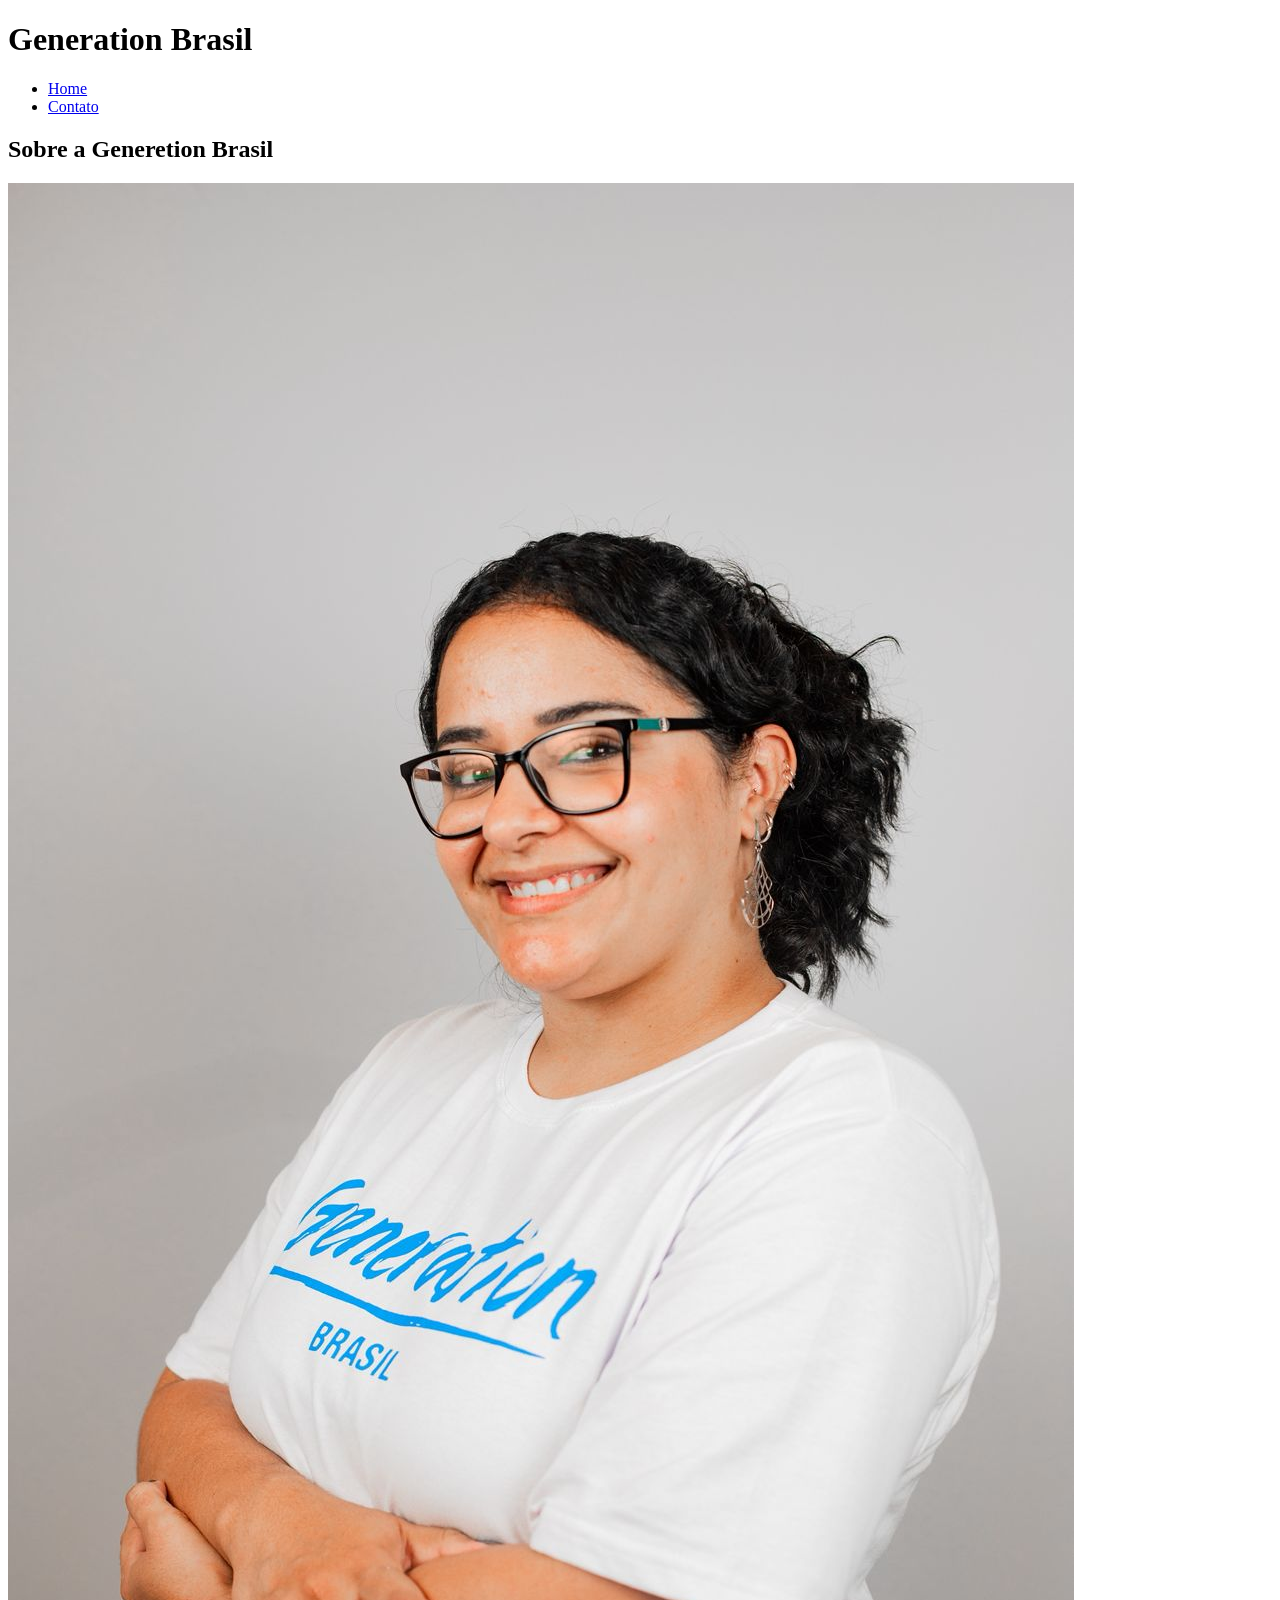
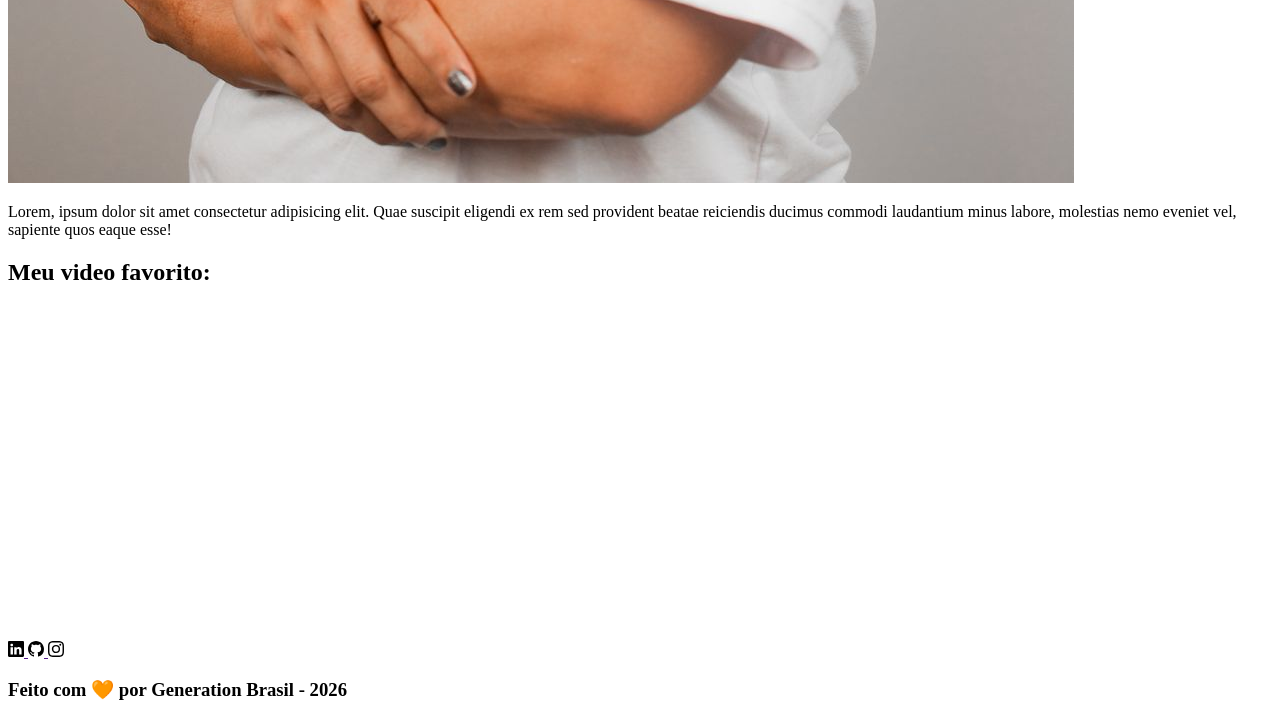
==== index.html @ 8e351595 "estrutura html" ====
<!DOCTYPE html>
<html lang="pt-br">
<head>
    <meta charset="UTF-8">
    <meta name="viewport" content="width=device-width, initial-scale=1.0">
    <meta name="description" content="Projeto Portfólio">
    <meta name="author" content="Generation Brasil">
    <meta name="keywords" content="HTML, CSS, JavaScript">
    <link rel="icon" type="image/svg" href="./assets/img/favicon.svg" />
    <title>Meu Perfil</title>
</head>
<body>
  <header>
<h1>Generation Brasil</h1>

<nav>
    <ul>
        <li><a href="index.html">Home</a></li>
          <li><a href="contato.html">Contato</a></li>
    </ul>
</nav>

  </header>

  <main>
    <section id="about">

        <h2>Sobre a Generetion Brasil</h2>

        <article>

            <img src="./assets/img/Eugeneretion.jpg" alt="Foto do criador desse conteúdo" />

            <p>
                Lorem, ipsum dolor sit amet consectetur adipisicing elit. Quae suscipit eligendi ex rem sed provident beatae reiciendis ducimus commodi laudantium minus labore, molestias nemo eveniet vel, sapiente quos eaque esse!
            </p>

        </article>

    </section>

    <section id="video">

        <h2>Meu video favorito:</h2>

        <figure>
       <iframe width="560" 
       height="315" 
       src="https://www.youtube.com/embed/8mei6uVttho?si=ZDdXxiMsmdImYO2r" 
       title="YouTube video player" 
       frameborder="0" 
       allow="accelerometer; autoplay; clipboard-write; encrypted-media; gyroscope; picture-in-picture; web-share" 
       referrerpolicy="strict-origin-when-cross-origin" allowfullscreen></iframe>
        </figure>

    </section>

  </main>

  <footer>
    <section>

        <a href="">
            <img src="assets/img/linkedin.svg" alt="Linkedin" />
        </a>

        <a href="">
            <img src="assets/img/github.svg" alt="Github" />
        </a>

        <a href="">
            <img src="assets/img/instagram.svg" alt="Instagram" />
        </a>

    </section>

<h3>
			Feito com 🧡 por Generation Brasil - 2026
		</h3>

  </footer>
</body>
</html>
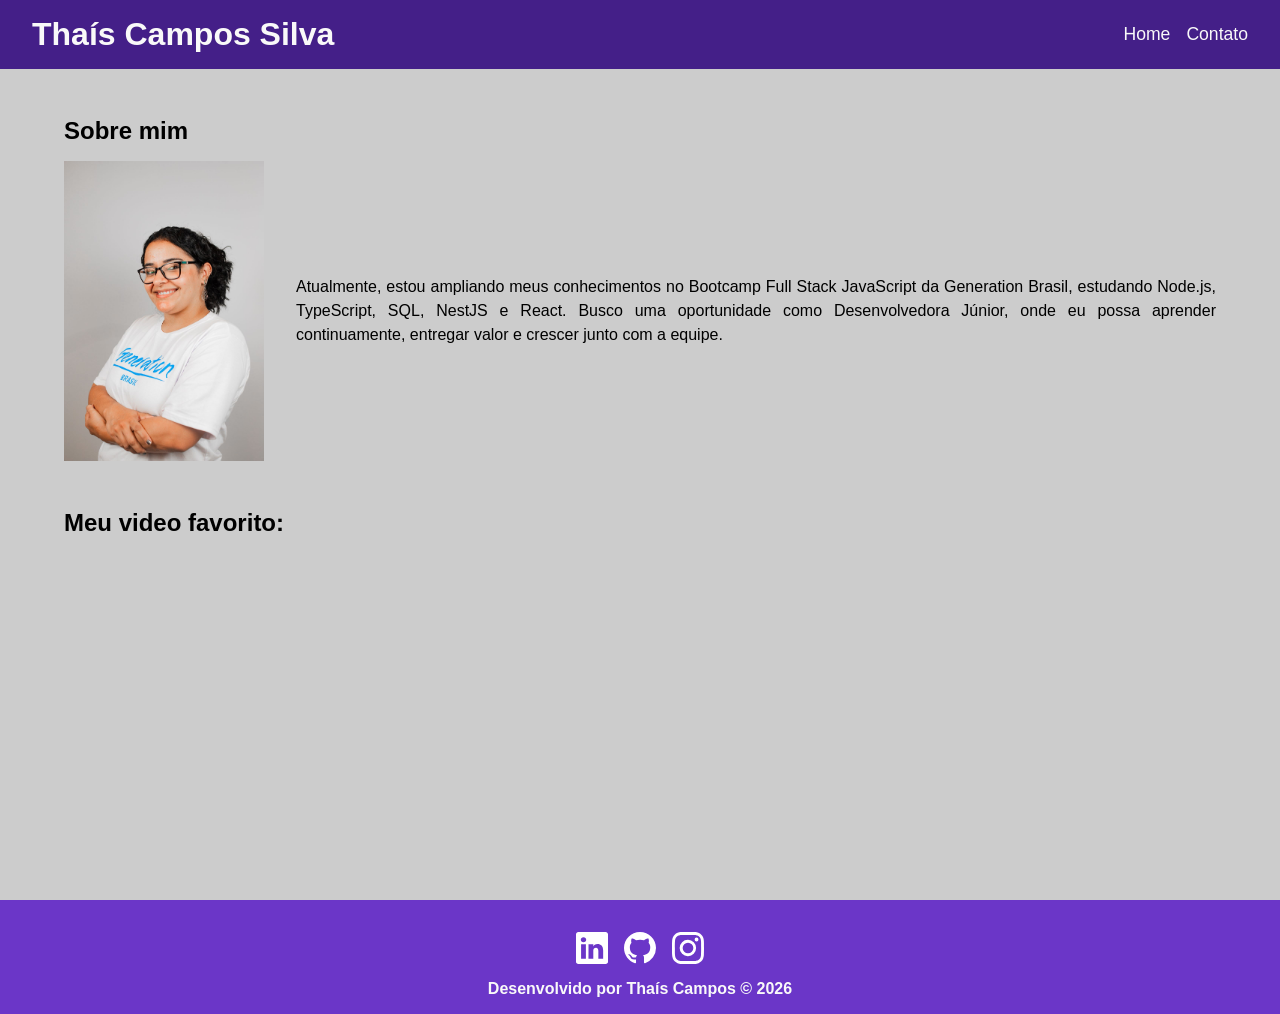
==== commit e7e2011d: "implementando o css" ====
--- a/index.html
+++ b/index.html
@@ -1,5 +1,6 @@
 <!DOCTYPE html>
 <html lang="pt-br">
+
 <head>
     <meta charset="UTF-8">
     <meta name="viewport" content="width=device-width, initial-scale=1.0">
@@ -7,77 +8,83 @@
     <meta name="author" content="Generation Brasil">
     <meta name="keywords" content="HTML, CSS, JavaScript">
     <link rel="icon" type="image/svg" href="./assets/img/favicon.svg" />
+
+    <link rel="stylesheet" href="./assets/css/style.css">
+
     <title>Meu Perfil</title>
 </head>
+
 <body>
-  <header>
-<h1>Generation Brasil</h1>
+    <header>
+        <h1>Thaís Campos Silva</h1>
 
-<nav>
-    <ul>
-        <li><a href="index.html">Home</a></li>
-          <li><a href="contato.html">Contato</a></li>
-    </ul>
-</nav>
+        <nav>
+            <ul>
+                <li><a href="index.html">Home</a></li>
+                <li><a href="contato.html">Contato</a></li>
+            </ul>
+        </nav>
 
-  </header>
+    </header>
 
-  <main>
-    <section id="about">
+    <main>
+        <section id="about">
 
-        <h2>Sobre a Generetion Brasil</h2>
+            <h2>Sobre mim</h2>
 
-        <article>
+            <article>
 
-            <img src="./assets/img/Eugeneretion.jpg" alt="Foto do criador desse conteúdo" />
+                <img src="./assets/img/Eugeneretion.jpg" alt="Foto do criador desse conteúdo" />
 
-            <p>
-                Lorem, ipsum dolor sit amet consectetur adipisicing elit. Quae suscipit eligendi ex rem sed provident beatae reiciendis ducimus commodi laudantium minus labore, molestias nemo eveniet vel, sapiente quos eaque esse!
-            </p>
+<p>
 
-        </article>
+    Atualmente, estou ampliando meus conhecimentos no Bootcamp Full Stack JavaScript da Generation
+    Brasil, estudando Node.js, TypeScript, SQL, NestJS e React. Busco uma oportunidade como
+    Desenvolvedora Júnior, onde eu possa aprender continuamente, entregar valor e crescer junto
+    com a equipe.
+</p>
 
-    </section>
+            </article>
 
-    <section id="video">
+        </section>
 
-        <h2>Meu video favorito:</h2>
+        <section id="video">
 
-        <figure>
-       <iframe width="560" 
-       height="315" 
-       src="https://www.youtube.com/embed/8mei6uVttho?si=ZDdXxiMsmdImYO2r" 
-       title="YouTube video player" 
-       frameborder="0" 
-       allow="accelerometer; autoplay; clipboard-write; encrypted-media; gyroscope; picture-in-picture; web-share" 
-       referrerpolicy="strict-origin-when-cross-origin" allowfullscreen></iframe>
-        </figure>
+            <h2>Meu video favorito:</h2>
 
-    </section>
+            <figure>
+                <iframe width="560" height="315" src="https://www.youtube.com/embed/8mei6uVttho?si=ZDdXxiMsmdImYO2r"
+                    title="YouTube video player" frameborder="0"
+                    allow="accelerometer; autoplay; clipboard-write; encrypted-media; gyroscope; picture-in-picture; web-share"
+                    referrerpolicy="strict-origin-when-cross-origin" allowfullscreen></iframe>
+            </figure>
 
-  </main>
+        </section>
 
-  <footer>
-    <section>
+    </main>
 
-        <a href="">
-            <img src="assets/img/linkedin.svg" alt="Linkedin" />
-        </a>
+    <footer>
+        <section>
 
-        <a href="">
-            <img src="assets/img/github.svg" alt="Github" />
-        </a>
+            <a href="">
+                <img src="assets/img/linkedin.svg" alt="Linkedin" />
+            </a>
 
-        <a href="">
-            <img src="assets/img/instagram.svg" alt="Instagram" />
-        </a>
+            <a href="">
+                <img src="assets/img/github.svg" alt="Github" />
+            </a>
 
-    </section>
+            <a href="https://www.instagram.com/tatacampooss?igsh=bWY5aXR0MWcwdTVo&utm_source=qr">
+                <img src="assets/img/instagram.svg" alt="Instagram" />
+            </a>
 
-<h3>
-			Feito com 🧡 por Generation Brasil - 2026
-		</h3>
+        </section>
 
-  </footer>
+        <h3>
+              Desenvolvido por Thaís Campos © 2026
+        </h3>
+
+    </footer>
 </body>
+
 </html>
--- a/assets/css/style.css
+++ b/assets/css/style.css
@@ -0,0 +1,225 @@
+* {
+    margin: 0;
+    padding: 0;
+    box-sizing: border-box;
+}
+
+:root {
+    --purple-200: #9a7bd1;
+    --purple-500: #6b36c8;
+    --purple-800: #441f88;
+    --gray-200: #cccccc;
+    --white: #f9f9f9;
+}
+
+body {
+    background: var(--gray-200);
+    color: var(--black-800);
+    font-family: sans-serif;
+}
+
+h1,
+h2,
+h3 {
+    font-weight: 700;
+}
+
+h1 {
+    color: var(--white);
+    font-size: 2rem;
+}
+
+h2 {
+    color: var(--black-800);
+    font-size: 1.5rem;
+    padding: 1rem 0;
+    font-weight: 600;
+}
+
+h3 {
+    color: var(--white);
+    font-size: 1rem;
+    text-align: center;
+}
+
+p {
+    font-size: 1rem;
+    line-height: 1.5rem;
+    text-align: justify;
+}
+
+section {
+    width: 90%;
+    margin: 2rem auto;
+}
+
+header {
+    background: var(--purple-800);
+    padding: 1rem 2rem;
+    display: flex;
+    justify-content: space-between;
+    align-items: center;
+    position: sticky;
+    top: 0;
+}
+
+nav ul {
+    list-style: none;
+    display: flex;
+    gap: 1rem;
+}
+
+nav a {
+    color: var(--white);
+    font-size: 1.1rem;
+    text-decoration: none;
+}
+
+nav a:hover {
+    color: var(--purple-200);
+    text-decoration: underline;
+}
+
+#about article {
+    display: flex;
+    align-items: center;
+    gap: 2rem;
+}
+
+#about img {
+    width: 200px;
+    flex-shrink: 0;
+}
+
+#about p {
+    flex: 1;
+}
+
+#video figure {
+    display: flex;
+    justify-content: center;
+}
+
+footer {
+    flex-direction: column;
+    align-items: center;
+    justify-content: center;
+    padding: 1rem;
+    color: var(--white);
+    background-color: var(--purple-500);
+    font-weight: bold;
+    text-align: center;
+}
+
+footer section {
+    width: 100%;
+    display: flex;
+    justify-content: center;
+    align-items: center;
+    gap: 1rem;
+    margin: 1rem 0;
+}
+
+footer img {
+    width: 2rem;
+    height: 2rem;
+    display: block;
+    filter: invert(100%);
+    transition: filter 0.3s;
+}
+
+footer img:hover {
+    filter: brightness(0) 
+    saturate(100%)
+    invert(65%)
+    sepia(59%)
+    saturate(2437%)
+    hue-rotate(213deg)
+    brightness(86%)
+    contrast(88%);
+}
+
+.main_contato {
+    display: grid;
+    grid-template-columns: 1fr 1fr;
+    gap: 2rem;
+    width: 90%;
+    margin: 2rem auto;
+}
+
+form {
+    display: flex;
+    flex-direction: column;
+    gap: 0.5rem;
+    padding: 1.5rem;
+    border-radius: 0.75rem;
+}
+
+form input, textarea {
+    padding: 0.5rem;
+    border-radius: 0.75rem;
+    border: none;
+    font-size: 1rem;
+}
+
+textarea { 
+    resize: none; 
+    height: 5rem; 
+}
+
+form button {
+    background: var(--purple-800);
+    color: var(--white);
+    padding: 0.75rem;
+    border: 1px solid var(--purple-500);
+    border-radius: 0.75rem;
+    font-weight: 700;
+    cursor: pointer;
+}
+
+form button:hover { 
+    background: var(--purple-500); 
+}
+
+form span{
+    color: #ff0000;
+    font-size: 0.75rem;
+}
+
+/* Mapa */
+.article_mapa {
+    display: flex;
+    flex-direction: column;
+    justify-content: center;
+    align-items: center;
+    gap: 1rem;
+    background: var(--white);
+    padding: 1.5rem;
+    border-radius: 0.75rem;
+}
+
+.article_mapa address {
+    width: 75%;
+}
+
+.article_mapa address p { 
+    font-weight: 600; 
+}
+
+.article_mapa iframe {
+    align-self: center; 
+}
+
+
+html, body {
+    height: 100%;
+}
+
+body {
+    display: flex;
+    flex-direction: column;
+}
+
+main {
+    flex: 1;
+}
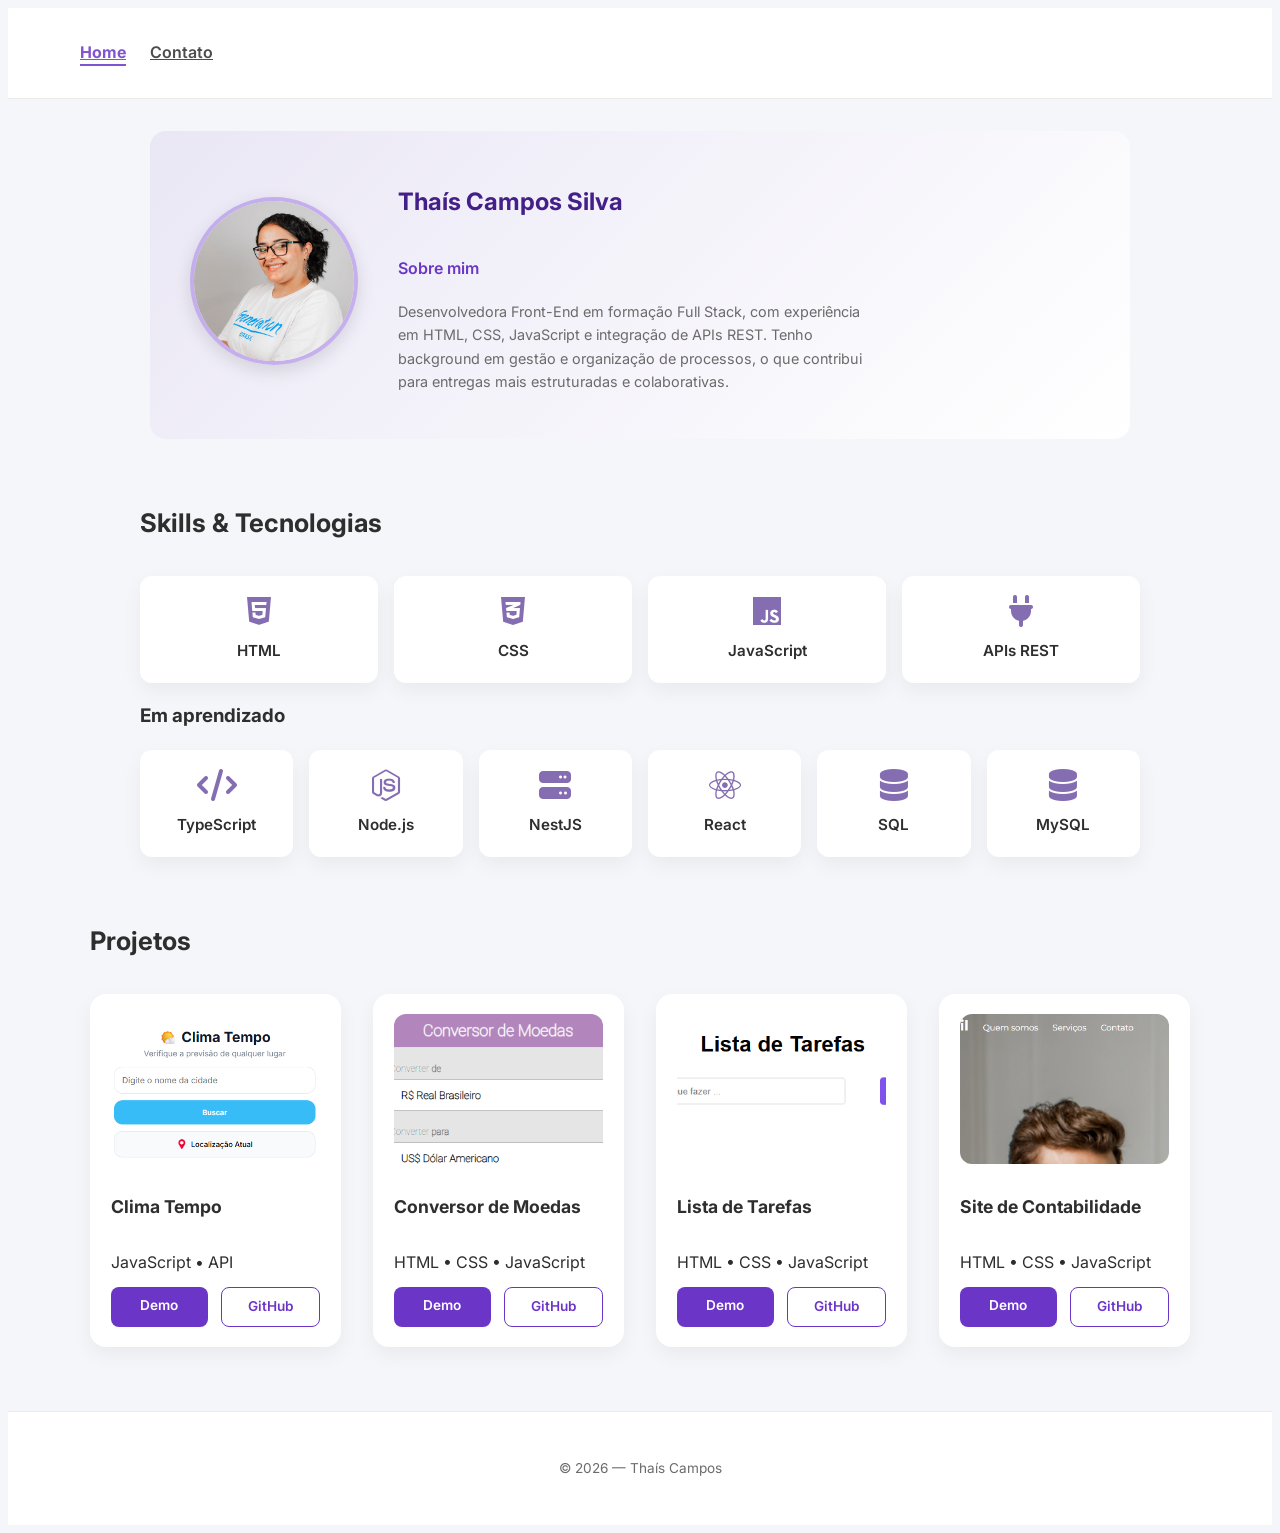
==== commit 6eb45b6f: "atualizando a home" ====
--- a/index.html
+++ b/index.html
@@ -1,90 +1,175 @@
 <!DOCTYPE html>
-<html lang="pt-br">
+<html lang="pt-BR">
 
 <head>
-    <meta charset="UTF-8">
-    <meta name="viewport" content="width=device-width, initial-scale=1.0">
-    <meta name="description" content="Projeto Portfólio">
-    <meta name="author" content="Generation Brasil">
-    <meta name="keywords" content="HTML, CSS, JavaScript">
-    <link rel="icon" type="image/svg" href="./assets/img/favicon.svg" />
+  <meta charset="UTF-8" />
+  <meta name="viewport" content="width=device-width, initial-scale=1.0" />
+  <title>Thaís Campos Silva</title>
+  <link rel="preconnect" href="https://fonts.googleapis.com">
+  <link rel="preconnect" href="https://fonts.gstatic.com" crossorigin>
+  <link href="https://fonts.googleapis.com/css2?family=Inter:wght@400;600;700&display=swap" rel="stylesheet">
+  <link rel="stylesheet" href="https://cdnjs.cloudflare.com/ajax/libs/font-awesome/6.5.1/css/all.min.css" />
 
-    <link rel="stylesheet" href="./assets/css/style.css">
+  <link rel="stylesheet" href="./assets/css/style.css">
 
-    <title>Meu Perfil</title>
 </head>
 
 <body>
-    <header>
+
+  <header class="header">
+    <nav class="nav">
+      <ul class="nav-links">
+       <li><a href="#" class="active">Home</a></li>
+        <li><a href="#">Contato</a></li>
+      </ul>
+    </nav>
+  </header>
+
+  <main>
+    <section class="hero">
+      <div class="hero-photo">
+        <img src="./assets/img/Eugeneretion.jpg" alt="Foto de Thaís Campos">
+      </div>
+
+      <div class="hero-text">
         <h1>Thaís Campos Silva</h1>
+        <h2>Sobre mim</h2>
+        <p>
+          Desenvolvedora Front-End em formação Full Stack, com experiência em HTML,
+          CSS, JavaScript e integração de APIs REST. Tenho background em gestão e
+          organização de processos, o que contribui para entregas mais estruturadas
+          e colaborativas.
+        </p>
+      </div>
+    </section>
 
-        <nav>
-            <ul>
-                <li><a href="index.html">Home</a></li>
-                <li><a href="contato.html">Contato</a></li>
-            </ul>
-        </nav>
+    <section class="skills">
+      <h2>Skills & Tecnologias</h2>
 
-    </header>
+      <div class="skills-columns">
 
-    <main>
-        <section id="about">
+        <!-- COLUNA 1 -->
+        <div class="skills-column">
+          <div class="skills-grid">
+            <div class="skill-card">
+              <i class="fa-brands fa-html5"></i>
+              <span>HTML</span>
+            </div>
 
-            <h2>Sobre mim</h2>
+            <div class="skill-card">
+              <i class="fa-brands fa-css3-alt"></i>
+              <span>CSS</span>
+            </div>
 
-            <article>
+            <div class="skill-card">
+              <i class="fa-brands fa-js"></i>
+              <span>JavaScript</span>
+            </div>
 
-                <img src="./assets/img/Eugeneretion.jpg" alt="Foto do criador desse conteúdo" />
+              <div class="skill-card">
+              <i class="fa-solid fa-plug"></i>
+              <span>APIs REST</span>
+            </div>
+          </div>
+        </div>
 
-<p>
+        <!-- COLUNA 2 -->
+        <div class="skills-column">
+          <h3>Em aprendizado</h3>
 
-    Atualmente, estou ampliando meus conhecimentos no Bootcamp Full Stack JavaScript da Generation
-    Brasil, estudando Node.js, TypeScript, SQL, NestJS e React. Busco uma oportunidade como
-    Desenvolvedora Júnior, onde eu possa aprender continuamente, entregar valor e crescer junto
-    com a equipe.
-</p>
+          <div class="skills-grid">
+            <div class="skill-card">
+              <i class="fa-solid fa-code"></i>
+              <span>TypeScript</span>
+            </div>
 
-            </article>
+            <div class="skill-card">
+              <i class="fa-brands fa-node-js"></i>
+              <span>Node.js</span>
+            </div>
 
-        </section>
+            <div class="skill-card">
+              <i class="fa-solid fa-server"></i>
+              <span>NestJS</span>
+            </div>
 
-        <section id="video">
+            <div class="skill-card">
+              <i class="fa-brands fa-react"></i>
+              <span>React</span>
+            </div>
 
-            <h2>Meu video favorito:</h2>
+            <div class="skill-card">
+              <i class="fa-solid fa-database"></i>
+              <span>SQL</span>
+            </div>
 
-            <figure>
-                <iframe width="560" height="315" src="https://www.youtube.com/embed/8mei6uVttho?si=ZDdXxiMsmdImYO2r"
-                    title="YouTube video player" frameborder="0"
-                    allow="accelerometer; autoplay; clipboard-write; encrypted-media; gyroscope; picture-in-picture; web-share"
-                    referrerpolicy="strict-origin-when-cross-origin" allowfullscreen></iframe>
-            </figure>
+            <div class="skill-card">
+              <i class="fa-solid fa-database"></i>
+              <span>MySQL</span>
+            </div>
+          </div>
+        </div>
 
-        </section>
 
-    </main>
+      </div>
+    </section>
 
-    <footer>
-        <section>
 
-            <a href="">
-                <img src="assets/img/linkedin.svg" alt="Linkedin" />
-            </a>
 
-            <a href="">
-                <img src="assets/img/github.svg" alt="Github" />
-            </a>
+    <section class="projetos">
+      <h2>Projetos</h2>
 
-            <a href="https://www.instagram.com/tatacampooss?igsh=bWY5aXR0MWcwdTVo&utm_source=qr">
-                <img src="assets/img/instagram.svg" alt="Instagram" />
-            </a>
+      <div class="projetos-grid">
 
-        </section>
+        <article class="project-card">
+          <img src="./assets/img/clima.png" alt="App de Clima" class="project-img">
+          <h3>Clima Tempo</h3>
+          <span> JavaScript • API</span>
+          <div class="project-links">
+            <a href="https://climatempo-api.netlify.app/" target="_blank">Demo</a>
+            <a href="https://github.com/Thais-Campos/clima_tempo" target="_blank">GitHub</a>
+          </div>
+        </article>
 
-        <h3>
-              Desenvolvido por Thaís Campos © 2026
-        </h3>
+        <article class="project-card">
+          <img src="./assets/img/conversor.png" alt="Conversor de Moedas" class="project-img">
+          <h3>Conversor de Moedas</h3>
+          <span>HTML • CSS • JavaScript</span>
+          <div class="project-links">
+            <a href="https://conversor-de-moedas-thaiscampos.netlify.app/" target="_blank">Demo</a>
+            <a href="https://github.com/Thais-Campos/CONVERSOR" target="_blank">GitHub</a>
+          </div>
+        </article>
 
-    </footer>
+        <article class="project-card">
+          <img src="./assets/img/lista.png" alt="Lista de Tarefas" class="project-img">
+          <h3>Lista de Tarefas</h3>
+          <span>HTML • CSS • JavaScript</span>
+          <div class="project-links">
+            <a href="https://lista-de-tarefas-thaiscampos.netlify.app/" target="_blank">Demo</a>
+            <a href="https://github.com/Thais-Campos/listaDeTarefas-terceiroProjeto" target="_blank">GitHub</a>
+          </div>
+        </article>
+
+        <article class="project-card">
+          <img src="./assets/img/contabilidade.png" alt="Site de Contabilidade" class="project-img">
+          <h3>Site de Contabilidade</h3>
+          <span>HTML • CSS • JavaScript</span>
+          <div class="project-links">
+            <a href="https://sitedecontabilidade-thais-campos.netlify.app/" target="_blank">Demo</a>
+            <a href="https://github.com/Thais-Campos/siteContabilidade-quartoProjeto" target="_blank">GitHub</a>
+          </div>
+        </article>
+
+      </div>
+    </section>
+
+  </main>
+
+  <footer class="footer">
+    <p>© 2026 — Thaís Campos</p>
+  </footer>
+
 </body>
 
 </html>
--- a/assets/css/style.css
+++ b/assets/css/style.css
@@ -1,225 +1,335 @@
-* {
-    margin: 0;
-    padding: 0;
-    box-sizing: border-box;
-}
-
+/* =====================
+   VARIÁVEIS
+===================== */
 :root {
-    --purple-200: #9a7bd1;
-    --purple-500: #6b36c8;
-    --purple-800: #441f88;
-    --gray-200: #cccccc;
-    --white: #f9f9f9;
-}
-
+  --primary: #6b36c8;
+  --primary-dark: #441f88;
+  --primary-light: #9a7bd1;
+
+  --bg: #f5f6fa;
+  --white: #ffffff;
+  --text: #2e2e2e;
+  --text-light: #6b6b6b;
+}
+
+/* =====================
+   BASE
+===================== */
 body {
-    background: var(--gray-200);
-    color: var(--black-800);
-    font-family: sans-serif;
-}
-
-h1,
-h2,
-h3 {
-    font-weight: 700;
-}
-
-h1 {
-    color: var(--white);
-    font-size: 2rem;
-}
-
-h2 {
-    color: var(--black-800);
-    font-size: 1.5rem;
-    padding: 1rem 0;
-    font-weight: 600;
-}
-
-h3 {
-    color: var(--white);
-    font-size: 1rem;
+  font-family: 'Inter', sans-serif;
+  background: var(--bg);
+  color: var(--text);
+  line-height: 1.6;
+}
+
+/* =====================
+   HEADER
+===================== */
+.header {
+  background: var(--white);
+  padding: 1rem 2rem;
+  display: flex;
+  justify-content: space-between;
+  align-items: center;
+  position: sticky;
+  top: 0;
+  border-bottom: 1px solid #eaeaea;
+}
+
+.logo {
+  color: var(--primary);
+  font-size: 1.4rem;
+  font-weight: 700;
+}
+
+.nav-links {
+  list-style: none;
+  display: flex;
+  gap: 1.5rem;
+}
+
+.nav-links a {
+  color: var(--text);
+  font-weight: 600;
+  opacity: 0.85;
+  position: relative;
+}
+
+.nav-links a:hover {
+  color: var(--primary);
+  opacity: 1;
+}
+
+.nav-links a.active {
+  color: var(--primary);
+  font-weight: 700;
+}
+
+.nav-links a::after {
+  content: "";
+  position: absolute;
+  left: 0;
+  bottom: -4px;
+  width: 0;
+  height: 2px;
+  background: var(--primary);
+  transition: width 0.3s ease;
+}
+
+.nav-links a:hover::after,
+.nav-links a.active::after {
+  width: 100%;
+}
+
+
+/* =====================
+   HERO
+===================== */
+.hero {
+  background: linear-gradient(135deg,
+      rgba(154, 123, 209, 0.12),
+      #ffffff);
+  border-radius: 1rem;
+  padding: 2rem 2.5rem;
+  margin: 2rem auto;
+  max-width: 900px;
+
+  display: flex;
+  align-items: center;
+  gap: 2.5rem;
+}
+
+/* FOTO À ESQUERDA */
+.hero-photo {
+  flex-shrink: 0;
+}
+
+.hero-photo img {
+  width: 160px;
+  height: 160px;
+  object-fit: cover;
+  border-radius: 50%;
+  border: 4px solid rgba(156, 115, 228, 0.5);
+  box-shadow: 0 6px 18px rgba(0, 0, 0, 0.12);
+}
+
+.hero-text {
+  display: flex;
+  flex-direction: column;
+  gap: 0.1rem;
+}
+
+.hero-text h1 {
+  font-size: 1.5rem;
+  color: var(--primary-dark);
+}
+
+.hero-text h2 {
+  font-size: 1rem;
+  color: var(--primary);
+  font-weight: 600;
+  margin-bottom: 0.2rem; /* quase colado no texto */
+}
+
+.hero-text p {
+  font-size: 0.9rem;
+  color: var(--text-light);
+  max-width: 480px;
+  
+}
+
+
+/* =====================
+   BOTÃO
+===================== */
+.btn {
+  margin-top: 1rem;
+  width: fit-content;
+  background: var(--primary);
+  color: var(--white);
+  padding: 0.7rem 1.4rem;
+  border-radius: 0.5rem;
+  font-weight: 600;
+  text-decoration: none;
+  transition: all 0.3s ease;
+}
+
+.btn:hover {
+  background: var(--primary-dark);
+  transform: translateY(-2px);
+}
+
+/* =====================
+   SOBRE
+===================== */
+.sobre {
+  max-width: 800px;
+  margin: 4rem auto;
+  padding: 0 2rem;
+}
+
+.sobre h2 {
+  font-size: 1.6rem;
+  margin-bottom: 1rem;
+}
+
+.sobre p {
+  font-size: 0.95rem;
+  color: var(--text-light);
+}
+
+/* =====================
+   SKILLS
+===================== */
+.skills {
+  max-width: 1000px;
+  margin: 4rem auto;
+  padding: 0 2rem;
+}
+
+.skills h2 {
+  font-size: 1.6rem;
+  margin-bottom: 2rem;
+}
+
+.skills-grid {
+  display: grid;
+  grid-template-columns: repeat(auto-fit, minmax(150px, 1fr));
+  gap: 1rem;
+}
+
+.skill-card {
+  background: var(--white);
+  padding: 1.2rem;
+  border-radius: 0.75rem;
+  text-align: center;
+  font-weight: 600;
+  box-shadow: 0 8px 20px rgba(0, 0, 0, 0.05);
+  transition: 0.3s;
+}
+
+.skill-card {
+  display: flex;
+  flex-direction: column;
+  align-items: center;
+  gap: 0.75rem;
+}
+
+.skill-card i {
+  font-size: 2rem;
+  color: rgba(68, 31, 136, 0.65);
+  transition: color 0.3s ease, transform 0.3s ease;
+}
+
+.skill-card span {
+  font-size: 0.95rem;
+}
+
+
+.skill-card:hover {
+   color: var(--primary);
+}
+
+/* =====================
+   PROJETOS
+===================== */
+.projetos {
+  max-width: 1100px;
+  margin: 4rem auto;
+  padding: 0 2rem;
+}
+
+.projetos h2 {
+  font-size: 1.6rem;
+  margin-bottom: 2rem;
+}
+
+.projetos-grid {
+  display: grid;
+  grid-template-columns: repeat(4, 1fr);
+  gap: 2rem;
+}
+
+.project-card {
+  background: var(--white);
+  padding: 1.3rem;
+  border-radius: 1rem;
+  box-shadow: 0 8px 20px rgba(0, 0, 0, 0.05);
+  display: flex;
+  flex-direction: column;
+  gap: 0.7rem;
+}
+
+.project-card img {
+  width: 100%;
+  height: 150px;
+  object-fit: cover;
+  border-radius: 0.75rem;
+}
+
+.project-card h3 {
+  font-size: 1.1rem;
+}
+
+.project-card p {
+  font-size: 0.85rem;
+  color: var(--text-light);
+  line-height: 1.4;
+}
+
+.project-links {
+  display: flex;
+  gap: 0.8rem;
+  margin-top: auto;
+}
+
+.project-links a {
+  flex: 1;
+  text-align: center;
+  padding: 0.5rem 0;
+  border-radius: 0.5rem;
+  font-weight: 600;
+  font-size: 0.85rem;
+  text-decoration: none;
+}
+
+.project-links a:first-child {
+  background: var(--primary);
+  color: var(--white);
+}
+
+.project-links a:last-child {
+  border: 1px solid var(--primary);
+  color: var(--primary);
+}
+
+/* =====================
+   FOOTER
+===================== */
+.footer {
+  background: var(--white);
+  border-top: 1px solid #eaeaea;
+  padding: 2rem;
+  text-align: center;
+  margin-top: 4rem;
+}
+
+.footer p {
+  font-size: 0.85rem;
+  color: var(--text-light);
+}
+
+/* =====================
+   RESPONSIVO
+===================== */
+@media (max-width: 768px) {
+  .hero {
+    flex-direction: column;
     text-align: center;
-}
-
-p {
-    font-size: 1rem;
-    line-height: 1.5rem;
-    text-align: justify;
-}
-
-section {
-    width: 90%;
-    margin: 2rem auto;
-}
-
-header {
-    background: var(--purple-800);
-    padding: 1rem 2rem;
-    display: flex;
-    justify-content: space-between;
-    align-items: center;
-    position: sticky;
-    top: 0;
-}
-
-nav ul {
-    list-style: none;
-    display: flex;
-    gap: 1rem;
-}
-
-nav a {
-    color: var(--white);
-    font-size: 1.1rem;
-    text-decoration: none;
-}
-
-nav a:hover {
-    color: var(--purple-200);
-    text-decoration: underline;
-}
-
-#about article {
-    display: flex;
-    align-items: center;
-    gap: 2rem;
-}
-
-#about img {
-    width: 200px;
-    flex-shrink: 0;
-}
-
-#about p {
-    flex: 1;
-}
-
-#video figure {
-    display: flex;
-    justify-content: center;
-}
-
-footer {
-    flex-direction: column;
-    align-items: center;
-    justify-content: center;
-    padding: 1rem;
-    color: var(--white);
-    background-color: var(--purple-500);
-    font-weight: bold;
-    text-align: center;
-}
-
-footer section {
-    width: 100%;
-    display: flex;
-    justify-content: center;
-    align-items: center;
-    gap: 1rem;
-    margin: 1rem 0;
-}
-
-footer img {
-    width: 2rem;
-    height: 2rem;
-    display: block;
-    filter: invert(100%);
-    transition: filter 0.3s;
-}
-
-footer img:hover {
-    filter: brightness(0) 
-    saturate(100%)
-    invert(65%)
-    sepia(59%)
-    saturate(2437%)
-    hue-rotate(213deg)
-    brightness(86%)
-    contrast(88%);
-}
-
-.main_contato {
-    display: grid;
-    grid-template-columns: 1fr 1fr;
-    gap: 2rem;
-    width: 90%;
-    margin: 2rem auto;
-}
-
-form {
-    display: flex;
-    flex-direction: column;
-    gap: 0.5rem;
-    padding: 1.5rem;
-    border-radius: 0.75rem;
-}
-
-form input, textarea {
-    padding: 0.5rem;
-    border-radius: 0.75rem;
-    border: none;
-    font-size: 1rem;
-}
-
-textarea { 
-    resize: none; 
-    height: 5rem; 
-}
-
-form button {
-    background: var(--purple-800);
-    color: var(--white);
-    padding: 0.75rem;
-    border: 1px solid var(--purple-500);
-    border-radius: 0.75rem;
-    font-weight: 700;
-    cursor: pointer;
-}
-
-form button:hover { 
-    background: var(--purple-500); 
-}
-
-form span{
-    color: #ff0000;
-    font-size: 0.75rem;
-}
-
-/* Mapa */
-.article_mapa {
-    display: flex;
-    flex-direction: column;
-    justify-content: center;
-    align-items: center;
-    gap: 1rem;
-    background: var(--white);
-    padding: 1.5rem;
-    border-radius: 0.75rem;
-}
-
-.article_mapa address {
-    width: 75%;
-}
-
-.article_mapa address p { 
-    font-weight: 600; 
-}
-
-.article_mapa iframe {
-    align-self: center; 
-}
-
-
-html, body {
-    height: 100%;
-}
-
-body {
-    display: flex;
-    flex-direction: column;
-}
-
-main {
-    flex: 1;
-}
+  }
+
+  .hero-photo,
+  .hero-text {
+    order: initial;
+  }
+}
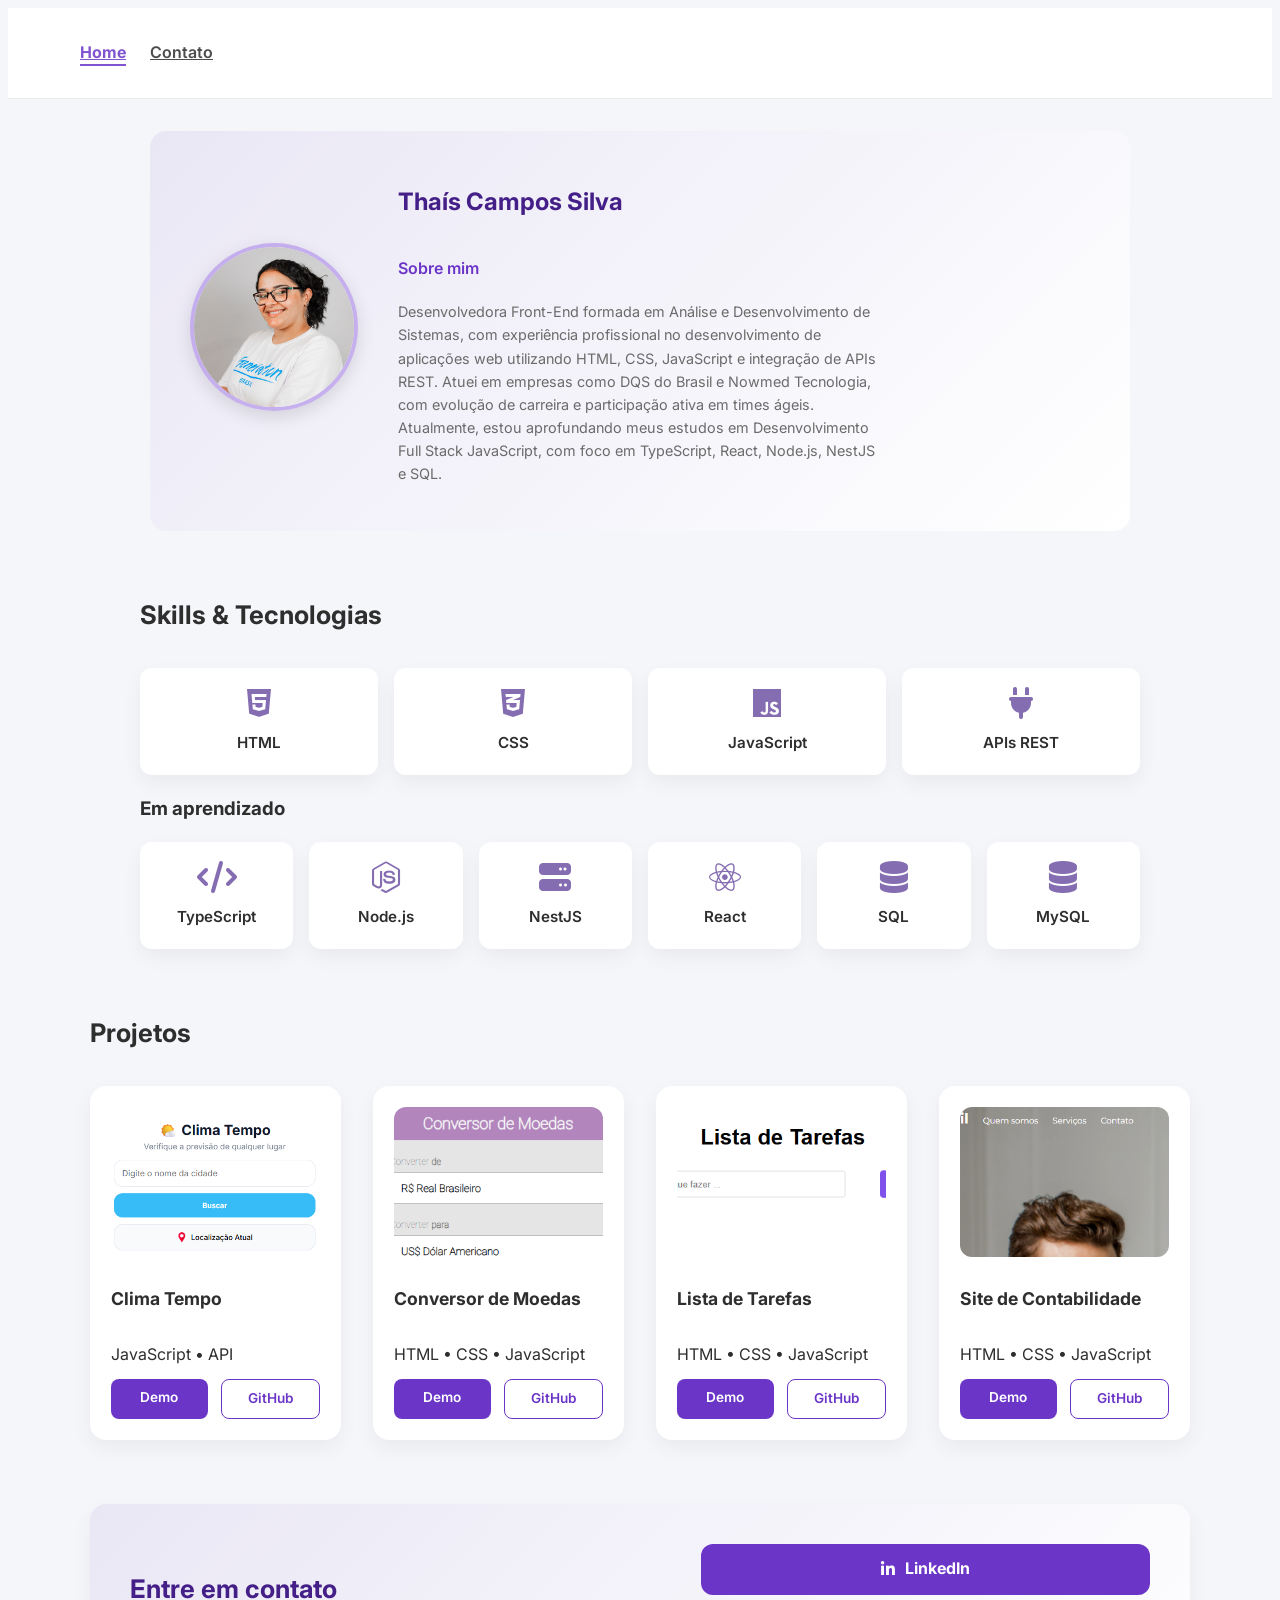
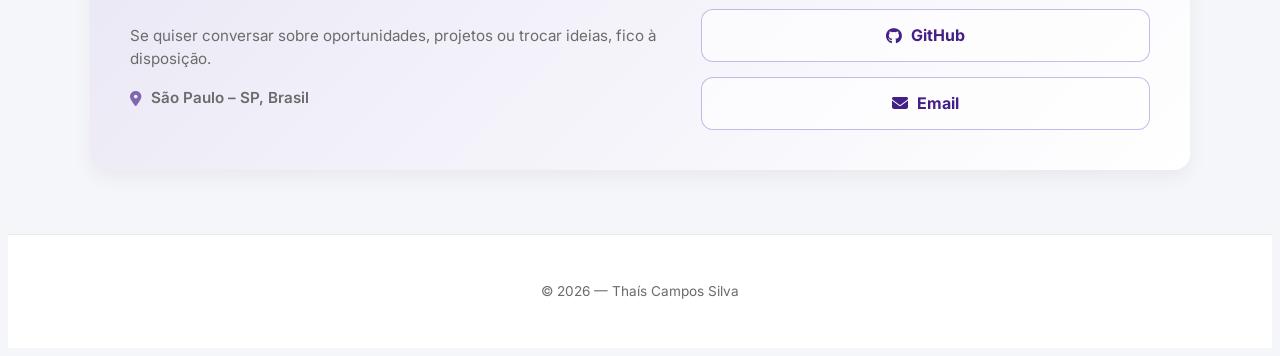
==== commit d1a13d9e: "adicionando compo contato" ====
--- a/index.html
+++ b/index.html
@@ -19,8 +19,9 @@
   <header class="header">
     <nav class="nav">
       <ul class="nav-links">
-       <li><a href="#" class="active">Home</a></li>
-        <li><a href="#">Contato</a></li>
+        <li><a href="#" class="active">Home</a></li>
+        <li><a href="#contato">Contato</a></li>
+
       </ul>
     </nav>
   </header>
@@ -35,10 +36,12 @@
         <h1>Thaís Campos Silva</h1>
         <h2>Sobre mim</h2>
         <p>
-          Desenvolvedora Front-End em formação Full Stack, com experiência em HTML,
-          CSS, JavaScript e integração de APIs REST. Tenho background em gestão e
-          organização de processos, o que contribui para entregas mais estruturadas
-          e colaborativas.
+          Desenvolvedora Front-End formada em Análise e Desenvolvimento de Sistemas, com experiência profissional no
+          desenvolvimento de aplicações web utilizando HTML, CSS, JavaScript e integração de APIs REST.
+
+          Atuei em empresas como DQS do Brasil e Nowmed Tecnologia, com evolução de carreira e participação ativa em
+          times ágeis. Atualmente, estou aprofundando meus estudos em Desenvolvimento Full Stack JavaScript, com foco em
+          TypeScript, React, Node.js, NestJS e SQL.
         </p>
       </div>
     </section>
@@ -66,7 +69,7 @@
               <span>JavaScript</span>
             </div>
 
-              <div class="skill-card">
+            <div class="skill-card">
               <i class="fa-solid fa-plug"></i>
               <span>APIs REST</span>
             </div>
@@ -166,8 +169,43 @@
 
   </main>
 
+<section class="contato" id="contato">
+  <div class="contato-card">
+    <div class="contato-texto">
+      <h2>Entre em contato</h2>
+      <p>
+        Se quiser conversar sobre oportunidades, projetos ou trocar ideias,
+fico à disposição.
+      </p>
+
+      <p class="contato-local">
+        <i class="fa-solid fa-location-dot"></i>
+        São Paulo – SP, Brasil
+      </p>
+    </div>
+
+    <div class="contato-acoes">
+      <a class="contato-btn primary" href="https://www.linkedin.com/in/thais-campos-fullstack/" target="_blank" rel="noopener">
+        <i class="fa-brands fa-linkedin-in"></i>
+        LinkedIn
+      </a>
+
+      <a class="contato-btn outline" href="https://github.com/Thais-Campos" target="_blank" rel="noopener">
+        <i class="fa-brands fa-github"></i>
+        GitHub
+      </a>
+
+      <a class="contato-btn outline" href="mailto:tscampos31@gmail.com">
+        <i class="fa-solid fa-envelope"></i>
+        Email
+      </a>
+    </div>
+  </div>
+</section>
+
+
   <footer class="footer">
-    <p>© 2026 — Thaís Campos</p>
+    <p>© 2026 — Thaís Campos Silva</p>
   </footer>
 
 </body>
--- a/assets/css/style.css
+++ b/assets/css/style.css
@@ -332,4 +332,107 @@
   .hero-text {
     order: initial;
   }
-}+}
+
+/* =====================
+   CONTATO
+===================== */
+
+.contato {
+  max-width: 1100px;
+  margin: 4rem auto;
+  padding: 0 2rem;
+}
+
+.contato-card {
+  background: linear-gradient(
+    135deg,
+    rgba(154, 123, 209, 0.12),
+    #ffffff
+  );
+  border-radius: 1rem;
+  padding: 2.5rem;
+  display: grid;
+  grid-template-columns: 1.2fr 1fr;
+  gap: 2rem;
+  align-items: center;
+  box-shadow: 0 8px 20px rgba(0, 0, 0, 0.05);
+}
+
+.contato-texto h2 {
+  font-size: 1.6rem;
+  color: var(--primary-dark);
+  margin-bottom: 0.75rem;
+}
+
+.contato-texto p {
+  color: var(--text-light);
+  font-size: 0.95rem;
+  line-height: 1.5;
+  margin-bottom: 1rem;
+}
+
+.contato-local {
+  display: flex;
+  align-items: center;
+  gap: 0.6rem;
+  color: var(--text);
+  font-weight: 600;
+  margin: 0;
+}
+
+.contato-local i {
+  color: rgba(68, 31, 136, 0.65);
+}
+
+/* botões */
+.contato-acoes {
+  display: flex;
+  flex-direction: column;
+  gap: 0.9rem;
+}
+
+.contato-btn {
+  display: flex;
+  align-items: center;
+  justify-content: center;
+  gap: 0.6rem;
+  padding: 0.8rem 1rem;
+  border-radius: 0.75rem;
+  font-weight: 700;
+  text-decoration: none;
+  transition: transform 0.2s ease, background 0.3s ease, color 0.3s ease;
+}
+
+.contato-btn.primary {
+  background: var(--primary);
+  color: var(--white);
+}
+
+.contato-btn.primary:hover {
+  background: var(--primary-dark);
+  transform: translateY(-2px);
+}
+
+.contato-btn.outline {
+  background: rgba(255, 255, 255, 0.6);
+  border: 1px solid rgba(107, 54, 200, 0.35);
+  color: var(--primary-dark);
+}
+
+.contato-btn.outline:hover {
+  border-color: rgba(107, 54, 200, 0.6);
+  transform: translateY(-2px);
+}
+
+/* responsivo */
+@media (max-width: 900px) {
+  .contato-card {
+    grid-template-columns: 1fr;
+    text-align: center;
+  }
+
+  .contato-local {
+    justify-content: center;
+  }
+}
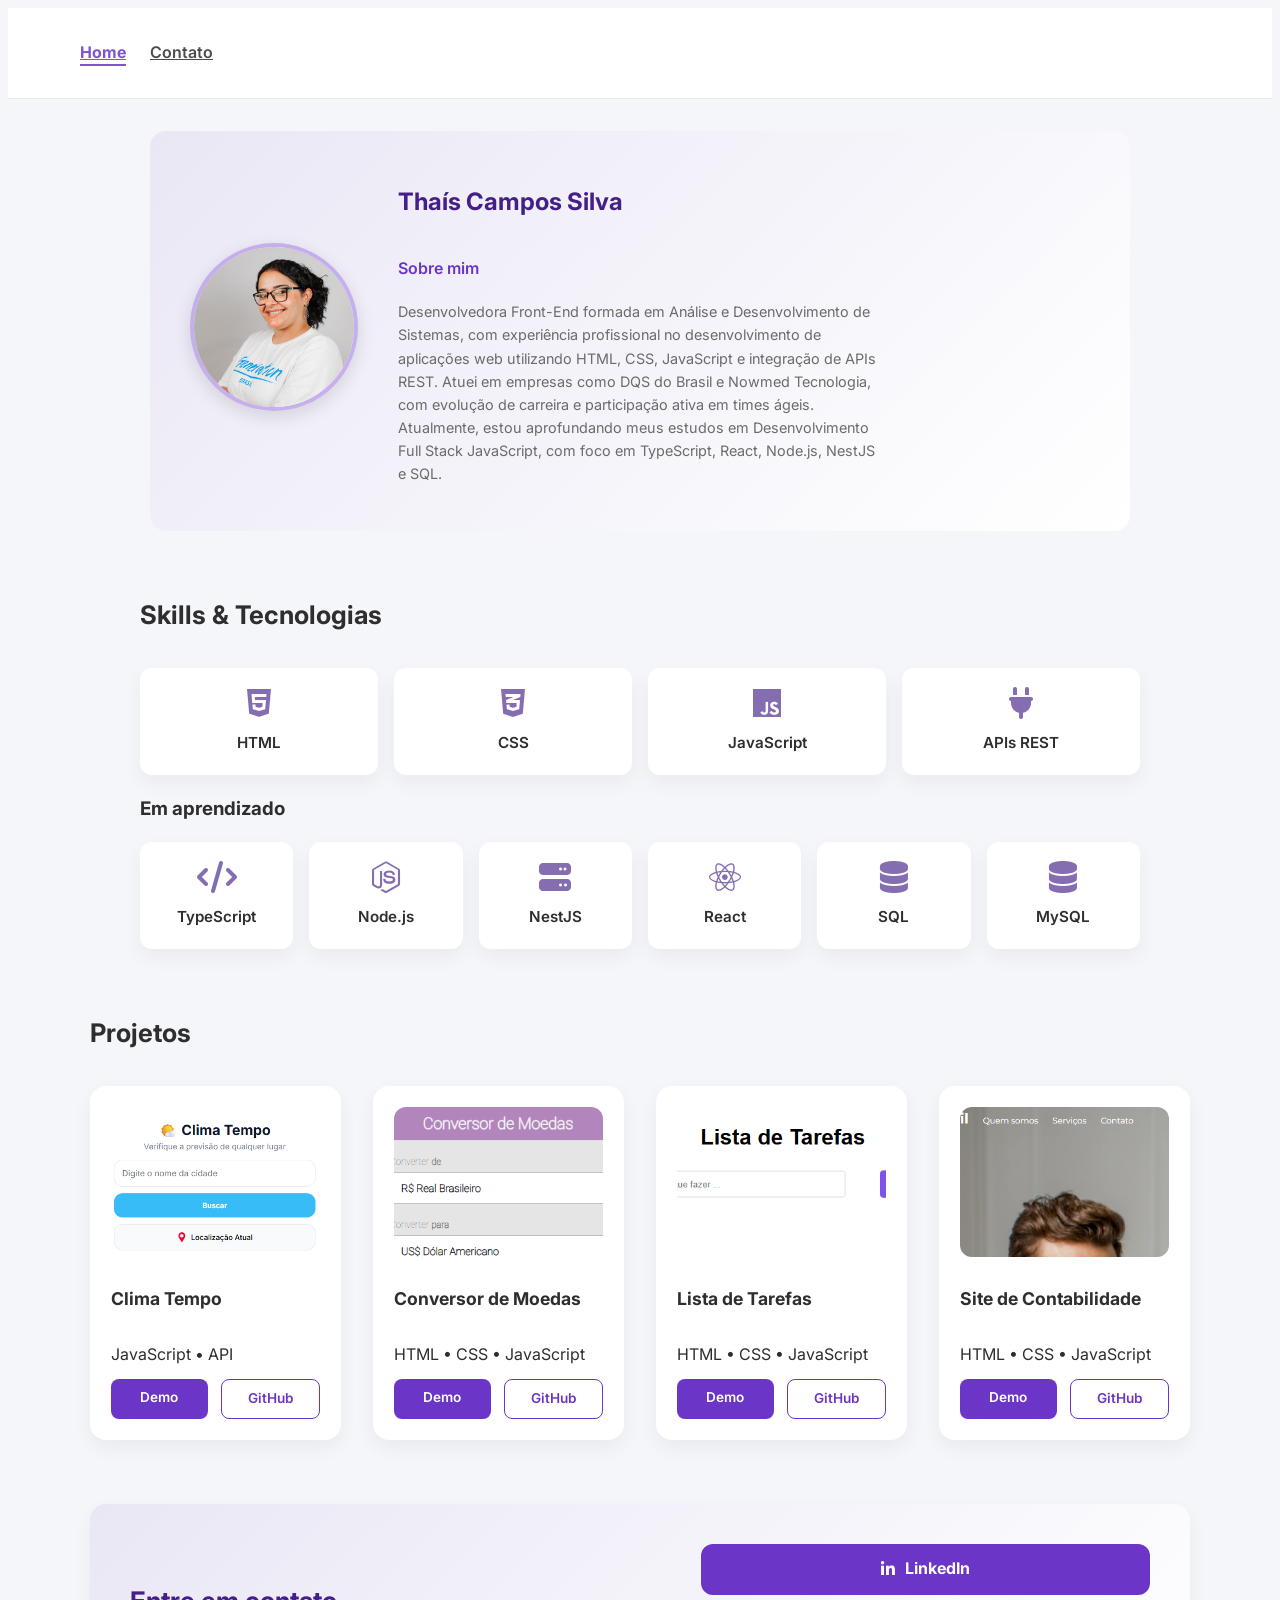
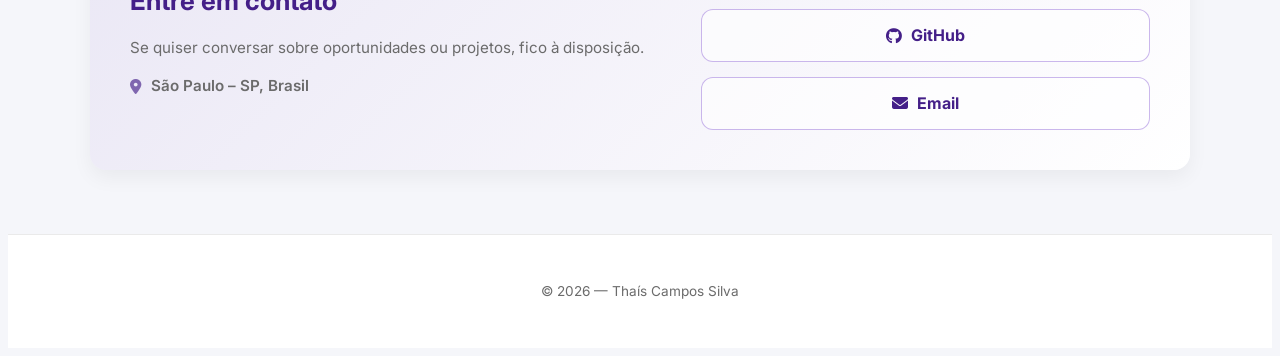
==== commit fde43603: "adicionando frase de contato" ====
--- a/index.html
+++ b/index.html
@@ -174,7 +174,7 @@
     <div class="contato-texto">
       <h2>Entre em contato</h2>
       <p>
-        Se quiser conversar sobre oportunidades, projetos ou trocar ideias,
+        Se quiser conversar sobre oportunidades ou projetos,
 fico à disposição.
       </p>
 
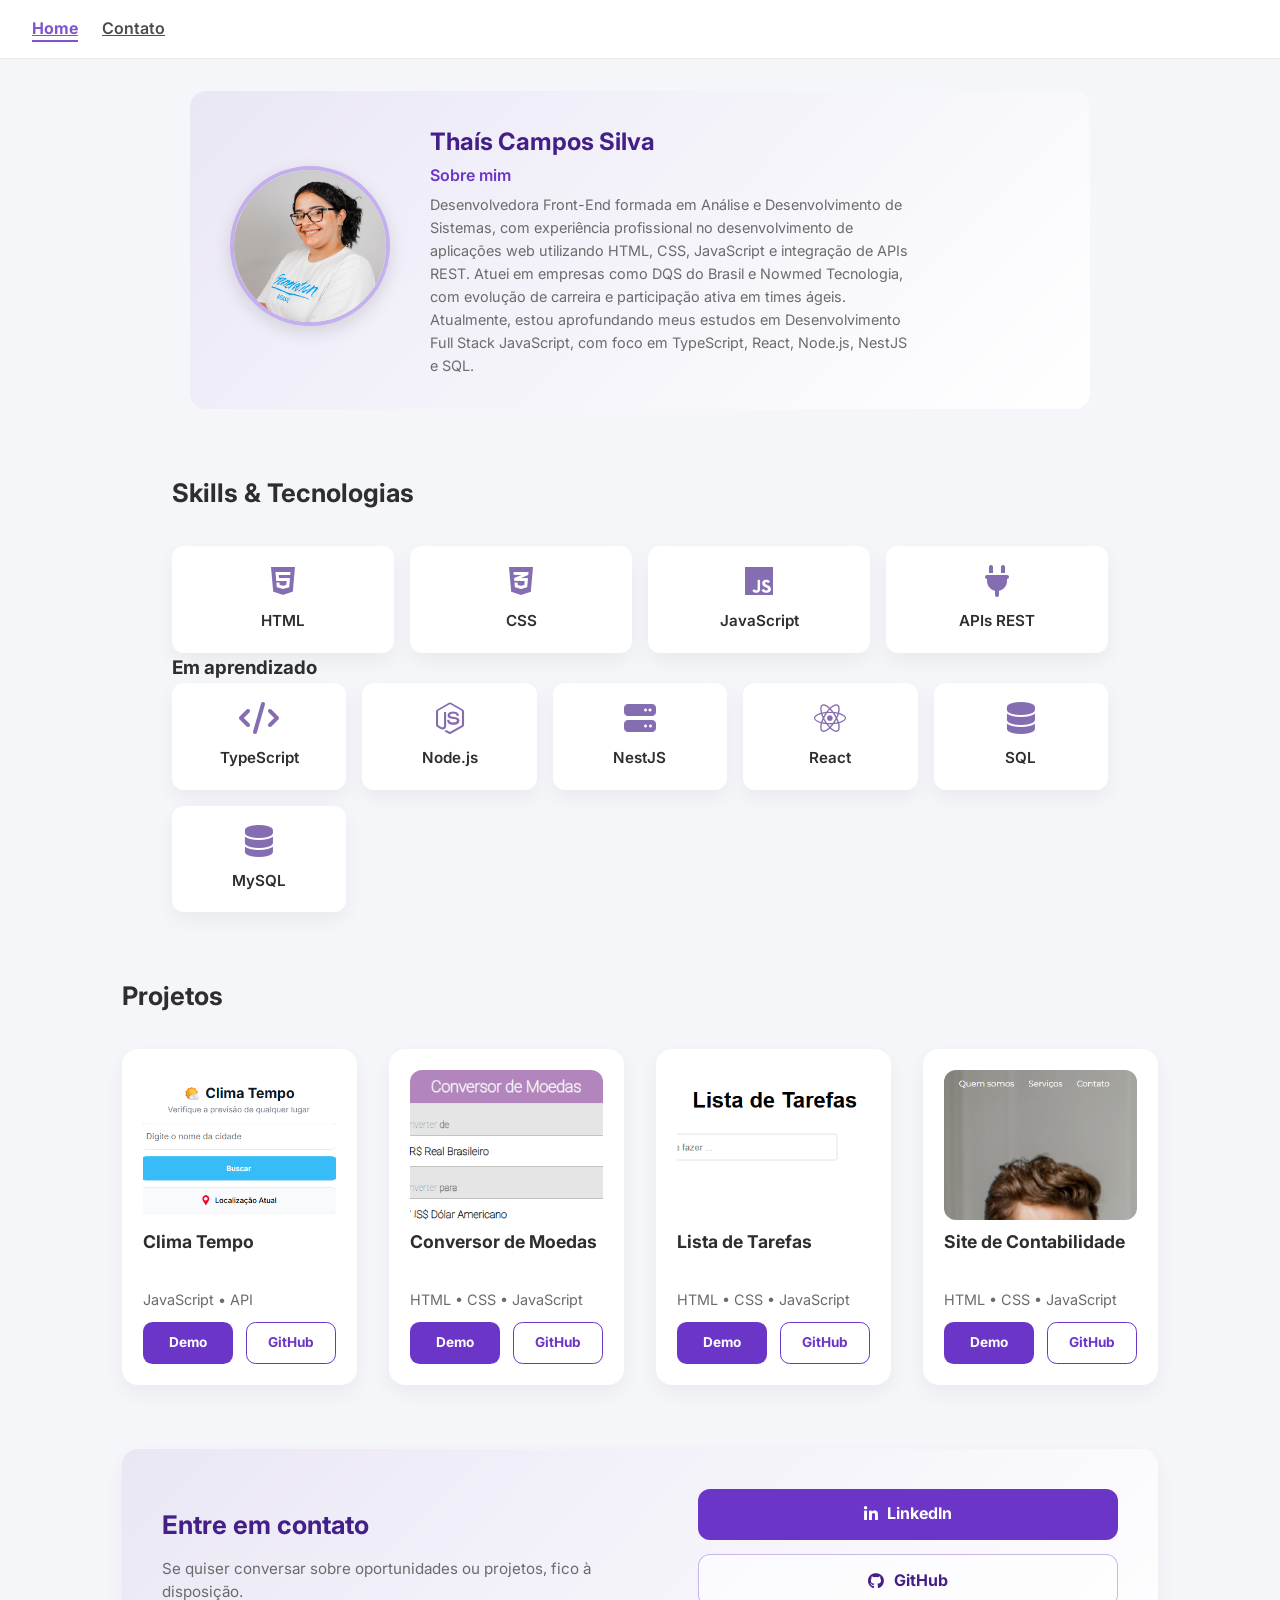
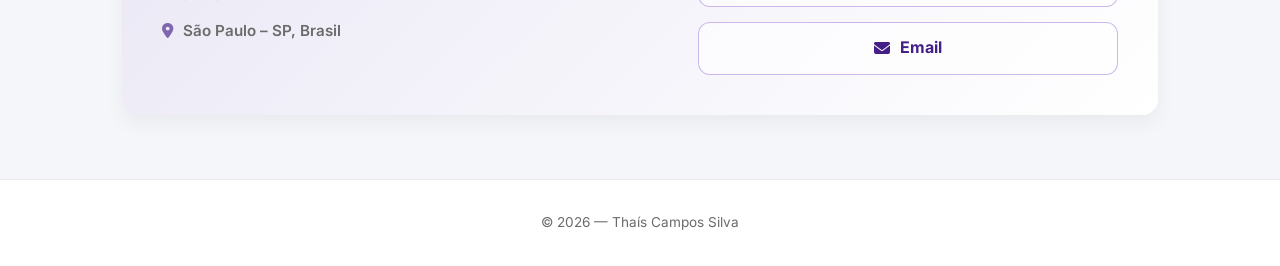
==== commit 5272f657: "Pagination Dots dos proejtos em mobile" ====
--- a/index.html
+++ b/index.html
@@ -9,7 +9,6 @@
   <link rel="preconnect" href="https://fonts.gstatic.com" crossorigin>
   <link href="https://fonts.googleapis.com/css2?family=Inter:wght@400;600;700&display=swap" rel="stylesheet">
   <link rel="stylesheet" href="https://cdnjs.cloudflare.com/ajax/libs/font-awesome/6.5.1/css/all.min.css" />
-
   <link rel="stylesheet" href="./assets/css/style.css">
 
 </head>
@@ -51,7 +50,6 @@
 
       <div class="skills-columns">
 
-        <!-- COLUNA 1 -->
         <div class="skills-column">
           <div class="skills-grid">
             <div class="skill-card">
@@ -76,7 +74,7 @@
           </div>
         </div>
 
-        <!-- COLUNA 2 -->
+
         <div class="skills-column">
           <h3>Em aprendizado</h3>
 
@@ -129,8 +127,9 @@
           <h3>Clima Tempo</h3>
           <span> JavaScript • API</span>
           <div class="project-links">
-            <a href="https://climatempo-api.netlify.app/" target="_blank">Demo</a>
-            <a href="https://github.com/Thais-Campos/clima_tempo" target="_blank">GitHub</a>
+            <a class="btn-demo" href="https://climatempo-api.netlify.app/" target="_blank" rel="noopener">Demo</a>
+            <a class="btn-github" href="https://github.com/Thais-Campos/clima_tempo" target="_blank"
+              rel="noopener">GitHub</a>
           </div>
         </article>
 
@@ -139,8 +138,10 @@
           <h3>Conversor de Moedas</h3>
           <span>HTML • CSS • JavaScript</span>
           <div class="project-links">
-            <a href="https://conversor-de-moedas-thaiscampos.netlify.app/" target="_blank">Demo</a>
-            <a href="https://github.com/Thais-Campos/CONVERSOR" target="_blank">GitHub</a>
+            <a class="btn-demo" href="https://conversor-de-moedas-thaiscampos.netlify.app/" target="_blank"
+              rel="noopener">Demo</a>
+            <a class="btn-github" href="https://github.com/Thais-Campos/CONVERSOR" target="_blank"
+              rel="noopener">GitHub</a>
           </div>
         </article>
 
@@ -149,8 +150,10 @@
           <h3>Lista de Tarefas</h3>
           <span>HTML • CSS • JavaScript</span>
           <div class="project-links">
-            <a href="https://lista-de-tarefas-thaiscampos.netlify.app/" target="_blank">Demo</a>
-            <a href="https://github.com/Thais-Campos/listaDeTarefas-terceiroProjeto" target="_blank">GitHub</a>
+            <a class="btn-demo" href="https://lista-de-tarefas-thaiscampos.netlify.app/" target="_blank"
+              rel="noopener">Demo</a>
+            <a class="btn-github" href="https://github.com/Thais-Campos/listaDeTarefas-terceiroProjeto" target="_blank"
+              rel="noopener">GitHub</a>
           </div>
         </article>
 
@@ -159,55 +162,66 @@
           <h3>Site de Contabilidade</h3>
           <span>HTML • CSS • JavaScript</span>
           <div class="project-links">
-            <a href="https://sitedecontabilidade-thais-campos.netlify.app/" target="_blank">Demo</a>
-            <a href="https://github.com/Thais-Campos/siteContabilidade-quartoProjeto" target="_blank">GitHub</a>
-          </div>
-        </article>
-
-      </div>
+            <a class="btn-demo" href="https://sitedecontabilidade-thais-campos.netlify.app/" target="_blank"
+              rel="noopener">Demo</a>
+            <a class="btn-github" href="https://github.com/Thais-Campos/siteContabilidade-quartoProjeto" target="_blank"
+              rel="noopener">GitHub</a>
+          </div>
+        </article>
+
+      </div>
+      <div class="projetos-indicadores">
+        <span class="dot active"></span>
+        <span class="dot"></span>
+        <span class="dot"></span>
+      </div>
+
     </section>
 
   </main>
 
-<section class="contato" id="contato">
-  <div class="contato-card">
-    <div class="contato-texto">
-      <h2>Entre em contato</h2>
-      <p>
-        Se quiser conversar sobre oportunidades ou projetos,
-fico à disposição.
-      </p>
-
-      <p class="contato-local">
-        <i class="fa-solid fa-location-dot"></i>
-        São Paulo – SP, Brasil
-      </p>
+  <section class="contato" id="contato">
+    <div class="contato-card">
+      <div class="contato-texto">
+        <h2>Entre em contato</h2>
+        <p>
+          Se quiser conversar sobre oportunidades ou projetos,
+          fico à disposição.
+        </p>
+
+        <p class="contato-local">
+          <i class="fa-solid fa-location-dot"></i>
+          São Paulo – SP, Brasil
+        </p>
+      </div>
+
+      <div class="contato-acoes">
+        <a class="contato-btn primary" href="https://www.linkedin.com/in/thais-campos-fullstack/" target="_blank"
+          rel="noopener">
+          <i class="fa-brands fa-linkedin-in"></i>
+          LinkedIn
+        </a>
+
+        <a class="contato-btn outline" href="https://github.com/Thais-Campos" target="_blank" rel="noopener">
+          <i class="fa-brands fa-github"></i>
+          GitHub
+        </a>
+
+        <a class="contato-btn outline" href="mailto:tscampos31@gmail.com">
+          <i class="fa-solid fa-envelope"></i>
+          Email
+        </a>
+      </div>
     </div>
-
-    <div class="contato-acoes">
-      <a class="contato-btn primary" href="https://www.linkedin.com/in/thais-campos-fullstack/" target="_blank" rel="noopener">
-        <i class="fa-brands fa-linkedin-in"></i>
-        LinkedIn
-      </a>
-
-      <a class="contato-btn outline" href="https://github.com/Thais-Campos" target="_blank" rel="noopener">
-        <i class="fa-brands fa-github"></i>
-        GitHub
-      </a>
-
-      <a class="contato-btn outline" href="mailto:tscampos31@gmail.com">
-        <i class="fa-solid fa-envelope"></i>
-        Email
-      </a>
-    </div>
-  </div>
-</section>
+  </section>
 
 
   <footer class="footer">
     <p>© 2026 — Thaís Campos Silva</p>
   </footer>
 
+  <script src="./assets/js/main.js"></script>
+
 </body>
 
 </html>
--- a/assets/css/style.css
+++ b/assets/css/style.css
@@ -11,6 +11,13 @@
   --text: #2e2e2e;
   --text-light: #6b6b6b;
 }
+
+* {
+  margin: 0;
+  padding: 0;
+  box-sizing: border-box;
+}
+
 
 /* =====================
    BASE
@@ -128,14 +135,15 @@
   font-size: 1rem;
   color: var(--primary);
   font-weight: 600;
-  margin-bottom: 0.2rem; /* quase colado no texto */
+  margin-bottom: 0.2rem;
+  /* quase colado no texto */
 }
 
 .hero-text p {
   font-size: 0.9rem;
   color: var(--text-light);
   max-width: 480px;
-  
+
 }
 
 
@@ -227,9 +235,12 @@
 
 
 .skill-card:hover {
-   color: var(--primary);
-}
-
+  color: var(--primary);
+}
+
+/* =====================
+   PROJETOS
+===================== */
 /* =====================
    PROJETOS
 ===================== */
@@ -271,10 +282,9 @@
   font-size: 1.1rem;
 }
 
-.project-card p {
-  font-size: 0.85rem;
+.project-card span {
+  font-size: 0.9rem;
   color: var(--text-light);
-  line-height: 1.4;
 }
 
 .project-links {
@@ -285,22 +295,85 @@
 
 .project-links a {
   flex: 1;
+  min-width: 0;
   text-align: center;
-  padding: 0.5rem 0;
-  border-radius: 0.5rem;
-  font-weight: 600;
+  padding: 0.55rem 0.6rem;
+  border-radius: 0.6rem;
+  font-weight: 700;
   font-size: 0.85rem;
   text-decoration: none;
-}
-
-.project-links a:first-child {
+
+  white-space: nowrap;
+  overflow: hidden;
+  text-overflow: ellipsis;
+
+  border: 1px solid transparent;
+  background: transparent;
+}
+
+.project-links .btn-demo {
   background: var(--primary);
   color: var(--white);
 }
 
-.project-links a:last-child {
-  border: 1px solid var(--primary);
+.project-links .btn-github {
+  border-color: var(--primary);
   color: var(--primary);
+  background: transparent;
+}
+
+/* Botões em coluna no mobile */
+@media (max-width: 480px) {
+  .project-links {
+    flex-direction: column;
+  }
+
+  .project-links a {
+    width: 100%;
+  }
+}
+
+/* =====================
+   PROJETOS – CARROSSEL NO MOBILE
+===================== */
+@media (max-width: 768px) {
+  .projetos-grid {
+    display: grid;
+    grid-auto-flow: column;
+    grid-auto-columns: 85%;
+    gap: 1rem;
+
+    overflow-x: auto;
+    padding: 0 0.5rem 0.75rem 0.5rem;
+
+    scroll-snap-type: x mandatory;
+    scroll-padding-left: 0.5rem;
+    scroll-padding-right: 0.5rem;
+
+    -webkit-overflow-scrolling: touch;
+    scrollbar-width: none;
+  }
+
+  .projetos-grid::-webkit-scrollbar {
+    height: 0;
+  }
+
+  .project-card {
+    scroll-snap-align: start;
+    width: 100%;
+    min-height: 340px;
+  }
+
+  /* reserva espaço para títulos que quebram no mobile */
+  .project-card h3 {
+    min-height: 2.6em;
+    line-height: 1.3;
+  }
+
+  .project-card span {
+    display: block;
+    min-height: 1.4em;
+  }
 }
 
 /* =====================
@@ -345,11 +418,9 @@
 }
 
 .contato-card {
-  background: linear-gradient(
-    135deg,
-    rgba(154, 123, 209, 0.12),
-    #ffffff
-  );
+  background: linear-gradient(135deg,
+      rgba(154, 123, 209, 0.12),
+      #ffffff);
   border-radius: 1rem;
   padding: 2.5rem;
   display: grid;
@@ -436,3 +507,76 @@
     justify-content: center;
   }
 }
+
+/* =====================
+   PROJETOS – CARROSSEL NO MOBILE
+===================== */
+@media (max-width: 480px) {
+  .project-links {
+    flex-direction: column;
+  }
+}
+
+@media (max-width: 768px) {
+  .projetos-grid {
+    display: grid;
+    grid-auto-flow: column;
+    grid-auto-columns: 100%;
+    gap: 1rem;
+    overflow-x: auto;
+    padding: 0 2rem 0.75rem 0.5rem;  
+    scroll-snap-type: x mandatory;
+    scroll-padding: 0 2rem 0 0.5rem;
+    -webkit-overflow-scrolling: touch;
+    scrollbar-width: none; 
+  }
+
+  .projetos-grid::-webkit-scrollbar {
+    height: 0;
+  }
+
+  .project-card {
+    width: 100%;
+    scroll-snap-align: start;
+  }
+}
+
+  .project-card h3 {
+    min-height: 2.6em;
+    line-height: 1.3;
+  }
+
+  .project-card span {
+    display: block;
+    min-height: 1.4em;
+  }
+
+  /* =====================
+   INDICADORES DO CARROSSEL (MOBILE)
+===================== */
+.projetos-indicadores {
+  display: none;
+  justify-content: center;
+  gap: 0.5rem;
+  margin-top: 1rem;
+}
+
+.projetos-indicadores .dot {
+  width: 8px;
+  height: 8px;
+  border-radius: 50%;
+  background: rgba(107, 54, 200, 0.3);
+  transition: background 0.3s ease, transform 0.3s ease;
+}
+
+.projetos-indicadores .dot.active {
+  background: var(--primary);
+  transform: scale(1.2);
+}
+
+/* só aparece no mobile */
+@media (max-width: 768px) {
+  .projetos-indicadores {
+    display: flex;
+  }
+}
